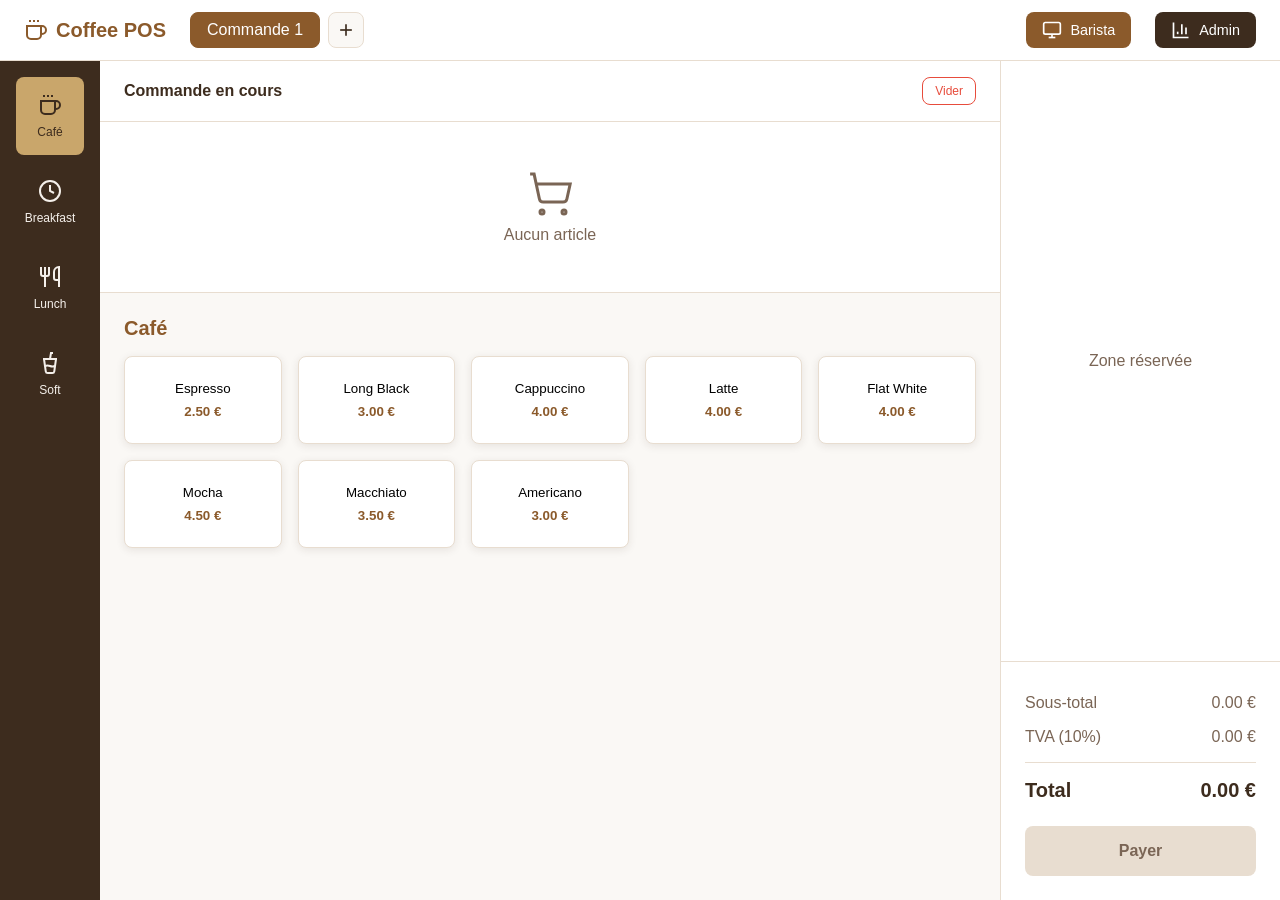
==== public/index.html @ 0ed9fac5 "first" ====
<!DOCTYPE html>
<html lang="fr">
<head>
  <meta charset="UTF-8">
  <meta name="viewport" content="width=device-width, initial-scale=1.0">
  <title>Coffee POS - Caisse</title>
  <link rel="stylesheet" href="styles.css">
</head>
<body>
  <div class="app">
    <!-- Header with Order Tabs -->
    <header class="header">
      <div class="logo">
        <svg width="24" height="24" viewBox="0 0 24 24" fill="none" stroke="currentColor" stroke-width="2">
          <path d="M17 8h1a4 4 0 1 1 0 8h-1"/>
          <path d="M3 8h14v9a4 4 0 0 1-4 4H7a4 4 0 0 1-4-4Z"/>
          <line x1="6" x2="6" y1="2" y2="4"/>
          <line x1="10" x2="10" y1="2" y2="4"/>
          <line x1="14" x2="14" y1="2" y2="4"/>
        </svg>
        <span>Coffee POS</span>
      </div>
      <div class="tabs-container">
        <div class="tabs" id="orderTabs"></div>
        <button class="btn-icon btn-add-tab" id="addTabBtn" title="Nouvelle commande">
          <svg width="20" height="20" viewBox="0 0 24 24" fill="none" stroke="currentColor" stroke-width="2">
            <line x1="12" y1="5" x2="12" y2="19"/>
            <line x1="5" y1="12" x2="19" y2="12"/>
          </svg>
        </button>
      </div>
      <a href="barista.html" class="link-barista" title="Écran Barista">
        <svg width="20" height="20" viewBox="0 0 24 24" fill="none" stroke="currentColor" stroke-width="2">
          <rect x="2" y="3" width="20" height="14" rx="2" ry="2"/>
          <line x1="8" y1="21" x2="16" y2="21"/>
          <line x1="12" y1="17" x2="12" y2="21"/>
        </svg>
        <span>Barista</span>
      </a>
      <a href="dashboard.html" class="link-admin" title="Dashboard Admin">
        <svg width="20" height="20" viewBox="0 0 24 24" fill="none" stroke="currentColor" stroke-width="2">
          <path d="M3 3v18h18"/>
          <path d="M18 17V9"/>
          <path d="M13 17V5"/>
          <path d="M8 17v-3"/>
        </svg>
        <span>Admin</span>
      </a>
    </header>

    <main class="main-content">
      <!-- Left Sidebar - Categories -->
      <aside class="sidebar">
        <button class="category-btn active" data-category="cafe">
          <svg width="24" height="24" viewBox="0 0 24 24" fill="none" stroke="currentColor" stroke-width="2">
            <path d="M17 8h1a4 4 0 1 1 0 8h-1"/>
            <path d="M3 8h14v9a4 4 0 0 1-4 4H7a4 4 0 0 1-4-4Z"/>
            <line x1="6" x2="6" y1="2" y2="4"/>
            <line x1="10" x2="10" y1="2" y2="4"/>
            <line x1="14" x2="14" y1="2" y2="4"/>
          </svg>
          <span>Café</span>
        </button>
        <button class="category-btn" data-category="breakfast">
          <svg width="24" height="24" viewBox="0 0 24 24" fill="none" stroke="currentColor" stroke-width="2">
            <circle cx="12" cy="12" r="10"/>
            <path d="M12 6v6l4 2"/>
          </svg>
          <span>Breakfast</span>
        </button>
        <button class="category-btn" data-category="lunch">
          <svg width="24" height="24" viewBox="0 0 24 24" fill="none" stroke="currentColor" stroke-width="2">
            <path d="M3 2v7c0 1.1.9 2 2 2h4a2 2 0 0 0 2-2V2"/>
            <path d="M7 2v20"/>
            <path d="M21 15V2v0a5 5 0 0 0-5 5v6c0 1.1.9 2 2 2h3Zm0 0v7"/>
          </svg>
          <span>Lunch</span>
        </button>
        <button class="category-btn" data-category="soft">
          <svg width="24" height="24" viewBox="0 0 24 24" fill="none" stroke="currentColor" stroke-width="2">
            <path d="m6 8 1.75 12.28a2 2 0 0 0 2 1.72h4.54a2 2 0 0 0 2-1.72L18 8"/>
            <path d="M5 8h14"/>
            <path d="M7 15a6.47 6.47 0 0 1 5 0 6.47 6.47 0 0 0 5 0"/>
            <path d="m12 8 1-6h2"/>
          </svg>
          <span>Soft</span>
        </button>
      </aside>

      <!-- Center Content -->
      <section class="center-content">
        <!-- Order Items -->
        <div class="order-items">
          <div class="order-items-header">
            <h2>Commande en cours</h2>
            <button class="btn-clear" id="clearOrderBtn">Vider</button>
          </div>
          <div class="order-items-list" id="orderItemsList">
            <div class="empty-order">
              <svg width="48" height="48" viewBox="0 0 24 24" fill="none" stroke="currentColor" stroke-width="1.5">
                <circle cx="8" cy="21" r="1"/>
                <circle cx="19" cy="21" r="1"/>
                <path d="M2.05 2.05h2l2.66 12.42a2 2 0 0 0 2 1.58h9.78a2 2 0 0 0 1.95-1.57l1.65-7.43H5.12"/>
              </svg>
              <p>Aucun article</p>
            </div>
          </div>
        </div>

        <!-- Product Grid -->
        <div class="product-grid-container">
          <h3 class="category-title" id="categoryTitle">Café</h3>
          <div class="product-grid" id="productGrid"></div>
        </div>
      </section>

      <!-- Right Sidebar - Total -->
      <aside class="right-sidebar">
        <div class="sidebar-placeholder">
          <p>Zone réservée</p>
        </div>
        <div class="order-total">
          <div class="total-row">
            <span>Sous-total</span>
            <span id="subtotal">0.00 €</span>
          </div>
          <div class="total-row">
            <span>TVA (10%)</span>
            <span id="tax">0.00 €</span>
          </div>
          <div class="total-row total-final">
            <span>Total</span>
            <span id="totalAmount">0.00 €</span>
          </div>
          <button class="btn-pay" id="payBtn" disabled>Payer</button>
        </div>
      </aside>
    </main>
  </div>

  <!-- Customization Modal -->
  <div class="modal-overlay" id="customModal">
    <div class="modal">
      <div class="modal-header">
        <h2 id="modalProductName">Cappuccino</h2>
        <button class="btn-close" id="closeModalBtn">
          <svg width="24" height="24" viewBox="0 0 24 24" fill="none" stroke="currentColor" stroke-width="2">
            <line x1="18" y1="6" x2="6" y2="18"/>
            <line x1="6" y1="6" x2="18" y2="18"/>
          </svg>
        </button>
      </div>
      <div class="modal-body">
        <!-- Size Selection -->
        <div class="option-group">
          <h3>Taille</h3>
          <div class="option-buttons" id="sizeOptions">
            <button class="option-btn" data-size="small" data-price="0">
              <span class="option-name">Small</span>
              <span class="option-price">+0.00 €</span>
            </button>
            <button class="option-btn active" data-size="medium" data-price="0.50">
              <span class="option-name">Medium</span>
              <span class="option-price">+0.50 €</span>
            </button>
            <button class="option-btn" data-size="large" data-price="1.00">
              <span class="option-name">Large</span>
              <span class="option-price">+1.00 €</span>
            </button>
          </div>
        </div>

        <!-- Milk Selection -->
        <div class="option-group">
          <h3>Type de lait</h3>
          <div class="option-buttons" id="milkOptions">
            <button class="option-btn active" data-milk="regular" data-price="0">
              <span class="option-name">Lait entier</span>
              <span class="option-price">+0.00 €</span>
            </button>
            <button class="option-btn" data-milk="skimmed" data-price="0">
              <span class="option-name">Lait écrémé</span>
              <span class="option-price">+0.00 €</span>
            </button>
            <button class="option-btn" data-milk="oat" data-price="0.60">
              <span class="option-name">Lait d&apos;avoine</span>
              <span class="option-price">+0.60 €</span>
            </button>
            <button class="option-btn" data-milk="almond" data-price="0.60">
              <span class="option-name">Lait d&apos;amande</span>
              <span class="option-price">+0.60 €</span>
            </button>
            <button class="option-btn" data-milk="soy" data-price="0.60">
              <span class="option-name">Lait de soja</span>
              <span class="option-price">+0.60 €</span>
            </button>
          </div>
        </div>

        <!-- Extras Selection -->
        <div class="option-group">
          <h3>Extras</h3>
          <div class="option-buttons extras" id="extrasOptions">
            <button class="option-btn extra-btn" data-extra="extraShot" data-price="0.50">
              <span class="option-name">Shot supplémentaire</span>
              <span class="option-price">+0.50 €</span>
            </button>
            <button class="option-btn extra-btn" data-extra="vanilla" data-price="0.40">
              <span class="option-name">Sirop vanille</span>
              <span class="option-price">+0.40 €</span>
            </button>
            <button class="option-btn extra-btn" data-extra="caramel" data-price="0.40">
              <span class="option-name">Sirop caramel</span>
              <span class="option-price">+0.40 €</span>
            </button>
            <button class="option-btn extra-btn" data-extra="hazelnut" data-price="0.40">
              <span class="option-name">Sirop noisette</span>
              <span class="option-price">+0.40 €</span>
            </button>
            <button class="option-btn extra-btn" data-extra="chocolate" data-price="0.40">
              <span class="option-name">Sirop chocolat</span>
              <span class="option-price">+0.40 €</span>
            </button>
            <button class="option-btn extra-btn" data-extra="whippedCream" data-price="0.50">
              <span class="option-name">Crème fouettée</span>
              <span class="option-price">+0.50 €</span>
            </button>
          </div>
        </div>
      </div>
      <div class="modal-footer">
        <div class="modal-price">
          <span>Prix total:</span>
          <span id="modalTotalPrice">4.50 €</span>
        </div>
        <button class="btn-add-to-order" id="addToOrderBtn">Ajouter à la commande</button>
      </div>
    </div>
  </div>

  <!-- Payment Modal -->
  <div class="modal-overlay" id="paymentModal">
    <div class="modal payment-modal">
      <div class="modal-header">
        <h2>Paiement</h2>
        <button class="btn-close" id="closePaymentBtn">
          <svg width="24" height="24" viewBox="0 0 24 24" fill="none" stroke="currentColor" stroke-width="2">
            <line x1="18" y1="6" x2="6" y2="18"/>
            <line x1="6" y1="6" x2="18" y2="18"/>
          </svg>
        </button>
      </div>
      <div class="modal-body">
        <div class="payment-total">
          <span>Total à payer</span>
          <span id="paymentTotalAmount">0.00 €</span>
        </div>
        <div class="payment-methods">
          <h3>Mode de paiement</h3>
          <div class="payment-buttons">
            <button class="payment-btn" data-method="cash">
              <svg width="32" height="32" viewBox="0 0 24 24" fill="none" stroke="currentColor" stroke-width="2">
                <rect width="20" height="14" x="2" y="5" rx="2"/>
                <circle cx="12" cy="12" r="3"/>
                <path d="M2 10h2M20 10h2M2 14h2M20 14h2"/>
              </svg>
              <span>Espèces</span>
            </button>
            <button class="payment-btn" data-method="card">
              <svg width="32" height="32" viewBox="0 0 24 24" fill="none" stroke="currentColor" stroke-width="2">
                <rect width="20" height="14" x="2" y="5" rx="2"/>
                <line x1="2" y1="10" x2="22" y2="10"/>
              </svg>
              <span>Carte bancaire</span>
            </button>
            <button class="payment-btn" data-method="contactless">
              <svg width="32" height="32" viewBox="0 0 24 24" fill="none" stroke="currentColor" stroke-width="2">
                <path d="M6 8.32a7.43 7.43 0 0 1 0 7.36"/>
                <path d="M9.46 6.21a11.76 11.76 0 0 1 0 11.58"/>
                <path d="M12.91 4.1a15.91 15.91 0 0 1 .01 15.8"/>
                <path d="M16.37 2a20.16 20.16 0 0 1 0 20"/>
              </svg>
              <span>Sans contact</span>
            </button>
            <button class="payment-btn" data-method="mobile">
              <svg width="32" height="32" viewBox="0 0 24 24" fill="none" stroke="currentColor" stroke-width="2">
                <rect width="14" height="20" x="5" y="2" rx="2" ry="2"/>
                <line x1="12" y1="18" x2="12.01" y2="18"/>
              </svg>
              <span>Mobile</span>
            </button>
          </div>
        </div>
      </div>
      <div class="modal-footer">
        <button class="btn-confirm-payment" id="confirmPaymentBtn" disabled>Confirmer le paiement</button>
      </div>
    </div>
  </div>

  <!-- Payment Success Modal -->
  <div class="modal-overlay" id="successModal">
    <div class="modal success-modal">
      <div class="success-icon">
        <svg width="64" height="64" viewBox="0 0 24 24" fill="none" stroke="currentColor" stroke-width="2">
          <path d="M22 11.08V12a10 10 0 1 1-5.93-9.14"/>
          <polyline points="22 4 12 14.01 9 11.01"/>
        </svg>
      </div>
      <h2>Paiement réussi !</h2>
      <p id="successMessage">Merci pour votre commande</p>
      <p id="successOrderNumber" class="order-number-display"></p>
      <button class="btn-new-order" id="newOrderBtn">Nouvelle commande</button>
    </div>
  </div>

  <script src="app.js"></script>
</body>
</html>
---- public/styles.css ----
* {
  margin: 0;
  padding: 0;
  box-sizing: border-box;
}

:root {
  --bg: #faf8f5;
  --bg-card: #ffffff;
  --text: #3d2c1e;
  --text-muted: #7a6555;
  --primary: #8b5a2b;
  --primary-hover: #704820;
  --accent: #c9a66b;
  --border: #e8ddd0;
  --sidebar-bg: #3d2c1e;
  --sidebar-text: #f5f0eb;
  --sidebar-hover: #4d3c2e;
  --success: #4caf50;
  --danger: #e74c3c;
  --radius: 8px;
  --shadow: 0 2px 8px rgba(61, 44, 30, 0.1);
}

body {
  font-family: -apple-system, BlinkMacSystemFont, 'Segoe UI', Roboto, sans-serif;
  background-color: var(--bg);
  color: var(--text);
  min-height: 100vh;
  overflow: hidden;
}

.app {
  display: flex;
  flex-direction: column;
  height: 100vh;
}

/* Header */
.header {
  display: flex;
  align-items: center;
  gap: 1.5rem;
  padding: 0.75rem 1.5rem;
  background: var(--bg-card);
  border-bottom: 1px solid var(--border);
  flex-shrink: 0;
}

.logo {
  display: flex;
  align-items: center;
  gap: 0.5rem;
  color: var(--primary);
  font-weight: 700;
  font-size: 1.25rem;
  flex-shrink: 0;
}

.tabs-container {
  display: flex;
  align-items: center;
  gap: 0.5rem;
  flex: 1;
  overflow-x: auto;
}

.link-barista {
  display: flex;
  align-items: center;
  gap: 0.5rem;
  padding: 0.5rem 1rem;
  background: var(--primary);
  color: white;
  text-decoration: none;
  border-radius: var(--radius);
  font-weight: 500;
  font-size: 0.9rem;
  transition: background 0.2s;
  flex-shrink: 0;
}

.link-barista:hover {
  background: var(--primary-hover);
}

.link-admin {
  display: flex;
  align-items: center;
  gap: 0.5rem;
  padding: 0.5rem 1rem;
  background: var(--sidebar-bg);
  color: white;
  text-decoration: none;
  border-radius: var(--radius);
  font-weight: 500;
  font-size: 0.9rem;
  transition: background 0.2s;
  flex-shrink: 0;
}

.link-admin:hover {
  background: var(--sidebar-hover);
}

.tabs {
  display: flex;
  gap: 0.5rem;
}

.tab {
  display: flex;
  align-items: center;
  gap: 0.5rem;
  padding: 0.5rem 1rem;
  background: var(--bg);
  border: 1px solid var(--border);
  border-radius: var(--radius);
  cursor: pointer;
  transition: all 0.2s;
  white-space: nowrap;
}

.tab:hover {
  background: var(--border);
}

.tab.active {
  background: var(--primary);
  color: white;
  border-color: var(--primary);
}

.tab-close {
  display: flex;
  align-items: center;
  justify-content: center;
  width: 18px;
  height: 18px;
  border: none;
  background: transparent;
  color: inherit;
  cursor: pointer;
  border-radius: 50%;
  opacity: 0.7;
}

.tab-close:hover {
  opacity: 1;
  background: rgba(255, 255, 255, 0.2);
}

.tab.active .tab-close:hover {
  background: rgba(255, 255, 255, 0.3);
}

.btn-icon {
  display: flex;
  align-items: center;
  justify-content: center;
  width: 36px;
  height: 36px;
  border: 1px solid var(--border);
  background: var(--bg);
  border-radius: var(--radius);
  cursor: pointer;
  color: var(--text);
  transition: all 0.2s;
}

.btn-icon:hover {
  background: var(--border);
}

/* Main Content */
.main-content {
  display: flex;
  flex: 1;
  overflow: hidden;
}

/* Sidebar */
.sidebar {
  display: flex;
  flex-direction: column;
  gap: 0.5rem;
  padding: 1rem;
  background: var(--sidebar-bg);
  width: 100px;
  flex-shrink: 0;
}

.category-btn {
  display: flex;
  flex-direction: column;
  align-items: center;
  gap: 0.5rem;
  padding: 1rem 0.5rem;
  background: transparent;
  border: none;
  border-radius: var(--radius);
  color: var(--sidebar-text);
  cursor: pointer;
  transition: all 0.2s;
  font-size: 0.75rem;
}

.category-btn:hover {
  background: var(--sidebar-hover);
}

.category-btn.active {
  background: var(--accent);
  color: var(--sidebar-bg);
}

/* Center Content */
.center-content {
  display: flex;
  flex-direction: column;
  flex: 1;
  overflow: hidden;
}

.order-items {
  background: var(--bg-card);
  border-bottom: 1px solid var(--border);
  max-height: 35%;
  display: flex;
  flex-direction: column;
}

.order-items-header {
  display: flex;
  justify-content: space-between;
  align-items: center;
  padding: 1rem 1.5rem;
  border-bottom: 1px solid var(--border);
}

.order-items-header h2 {
  font-size: 1rem;
  font-weight: 600;
}

.btn-clear {
  padding: 0.375rem 0.75rem;
  background: transparent;
  border: 1px solid var(--danger);
  color: var(--danger);
  border-radius: var(--radius);
  cursor: pointer;
  font-size: 0.75rem;
  transition: all 0.2s;
}

.btn-clear:hover {
  background: var(--danger);
  color: white;
}

.order-items-list {
  flex: 1;
  overflow-y: auto;
  padding: 1rem 1.5rem;
}

.empty-order {
  display: flex;
  flex-direction: column;
  align-items: center;
  justify-content: center;
  gap: 0.5rem;
  padding: 2rem;
  color: var(--text-muted);
}

.order-item {
  display: flex;
  align-items: center;
  gap: 1rem;
  padding: 0.75rem 0;
  border-bottom: 1px solid var(--border);
}

.order-item:last-child {
  border-bottom: none;
}

.order-item-info {
  flex: 1;
}

.order-item-name {
  font-weight: 500;
  margin-bottom: 0.25rem;
}

.order-item-details {
  font-size: 0.75rem;
  color: var(--text-muted);
}

.order-item-qty {
  display: flex;
  align-items: center;
  gap: 0.5rem;
}

.qty-btn {
  display: flex;
  align-items: center;
  justify-content: center;
  width: 28px;
  height: 28px;
  border: 1px solid var(--border);
  background: var(--bg);
  border-radius: var(--radius);
  cursor: pointer;
  font-size: 1rem;
  transition: all 0.2s;
}

.qty-btn:hover {
  background: var(--border);
}

.qty-value {
  min-width: 24px;
  text-align: center;
  font-weight: 500;
}

.order-item-price {
  font-weight: 600;
  min-width: 70px;
  text-align: right;
}

.order-item-remove {
  display: flex;
  align-items: center;
  justify-content: center;
  width: 28px;
  height: 28px;
  border: none;
  background: transparent;
  color: var(--danger);
  cursor: pointer;
  border-radius: var(--radius);
  transition: all 0.2s;
}

.order-item-remove:hover {
  background: rgba(231, 76, 60, 0.1);
}

/* Product Grid */
.product-grid-container {
  flex: 1;
  padding: 1.5rem;
  overflow-y: auto;
}

.category-title {
  font-size: 1.25rem;
  font-weight: 600;
  margin-bottom: 1rem;
  color: var(--primary);
}

.product-grid {
  display: grid;
  grid-template-columns: repeat(auto-fill, minmax(140px, 1fr));
  gap: 1rem;
}

.product-btn {
  display: flex;
  flex-direction: column;
  align-items: center;
  justify-content: center;
  gap: 0.5rem;
  padding: 1.5rem 1rem;
  background: var(--bg-card);
  border: 1px solid var(--border);
  border-radius: var(--radius);
  cursor: pointer;
  transition: all 0.2s;
  box-shadow: var(--shadow);
}

.product-btn:hover {
  border-color: var(--primary);
  transform: translateY(-2px);
  box-shadow: 0 4px 12px rgba(61, 44, 30, 0.15);
}

.product-btn:active {
  transform: translateY(0);
}

.product-name {
  font-weight: 500;
  text-align: center;
}

.product-price {
  color: var(--primary);
  font-weight: 600;
}

/* Right Sidebar */
.right-sidebar {
  display: flex;
  flex-direction: column;
  width: 280px;
  background: var(--bg-card);
  border-left: 1px solid var(--border);
  flex-shrink: 0;
}

.sidebar-placeholder {
  flex: 1;
  display: flex;
  align-items: center;
  justify-content: center;
  color: var(--text-muted);
  border-bottom: 1px solid var(--border);
}

.order-total {
  padding: 1.5rem;
}

.total-row {
  display: flex;
  justify-content: space-between;
  padding: 0.5rem 0;
  color: var(--text-muted);
}

.total-final {
  font-size: 1.25rem;
  font-weight: 700;
  color: var(--text);
  border-top: 1px solid var(--border);
  margin-top: 0.5rem;
  padding-top: 1rem;
}

.btn-pay {
  width: 100%;
  padding: 1rem;
  margin-top: 1rem;
  background: var(--primary);
  color: white;
  border: none;
  border-radius: var(--radius);
  font-size: 1rem;
  font-weight: 600;
  cursor: pointer;
  transition: all 0.2s;
}

.btn-pay:hover:not(:disabled) {
  background: var(--primary-hover);
}

.btn-pay:disabled {
  background: var(--border);
  color: var(--text-muted);
  cursor: not-allowed;
}

/* Modal */
.modal-overlay {
  position: fixed;
  inset: 0;
  background: rgba(0, 0, 0, 0.5);
  display: flex;
  align-items: center;
  justify-content: center;
  z-index: 100;
  opacity: 0;
  visibility: hidden;
  transition: all 0.3s;
}

.modal-overlay.active {
  opacity: 1;
  visibility: visible;
}

.modal {
  background: var(--bg-card);
  border-radius: calc(var(--radius) * 2);
  width: 90%;
  max-width: 500px;
  max-height: 90vh;
  overflow: hidden;
  display: flex;
  flex-direction: column;
  transform: scale(0.9);
  transition: transform 0.3s;
}

.modal-overlay.active .modal {
  transform: scale(1);
}

.modal-header {
  display: flex;
  justify-content: space-between;
  align-items: center;
  padding: 1.5rem;
  border-bottom: 1px solid var(--border);
}

.modal-header h2 {
  font-size: 1.25rem;
  font-weight: 600;
}

.btn-close {
  display: flex;
  align-items: center;
  justify-content: center;
  width: 36px;
  height: 36px;
  border: none;
  background: transparent;
  color: var(--text-muted);
  cursor: pointer;
  border-radius: var(--radius);
  transition: all 0.2s;
}

.btn-close:hover {
  background: var(--bg);
  color: var(--text);
}

.modal-body {
  flex: 1;
  overflow-y: auto;
  padding: 1.5rem;
}

.option-group {
  margin-bottom: 1.5rem;
}

.option-group:last-child {
  margin-bottom: 0;
}

.option-group h3 {
  font-size: 0.875rem;
  font-weight: 600;
  margin-bottom: 0.75rem;
  color: var(--text-muted);
  text-transform: uppercase;
  letter-spacing: 0.05em;
}

.option-buttons {
  display: flex;
  flex-wrap: wrap;
  gap: 0.5rem;
}

.option-buttons.extras {
  display: grid;
  grid-template-columns: repeat(2, 1fr);
}

.option-btn {
  display: flex;
  flex-direction: column;
  align-items: center;
  gap: 0.25rem;
  padding: 0.75rem 1rem;
  background: var(--bg);
  border: 2px solid var(--border);
  border-radius: var(--radius);
  cursor: pointer;
  transition: all 0.2s;
  flex: 1;
  min-width: 100px;
}

.option-btn:hover {
  border-color: var(--primary);
}

.option-btn.active {
  border-color: var(--primary);
  background: rgba(139, 90, 43, 0.1);
}

.option-name {
  font-weight: 500;
  font-size: 0.875rem;
}

.option-price {
  font-size: 0.75rem;
  color: var(--text-muted);
}

.extra-btn.active .option-price {
  color: var(--primary);
}

.modal-footer {
  display: flex;
  justify-content: space-between;
  align-items: center;
  padding: 1.5rem;
  border-top: 1px solid var(--border);
  background: var(--bg);
}

.modal-price {
  display: flex;
  flex-direction: column;
  gap: 0.25rem;
}

.modal-price span:first-child {
  font-size: 0.75rem;
  color: var(--text-muted);
}

.modal-price span:last-child {
  font-size: 1.5rem;
  font-weight: 700;
  color: var(--primary);
}

.btn-add-to-order {
  padding: 1rem 2rem;
  background: var(--primary);
  color: white;
  border: none;
  border-radius: var(--radius);
  font-size: 1rem;
  font-weight: 600;
  cursor: pointer;
  transition: all 0.2s;
}

.btn-add-to-order:hover {
  background: var(--primary-hover);
}

/* Payment Modal */
.payment-modal {
  max-width: 450px;
}

.payment-total {
  display: flex;
  justify-content: space-between;
  align-items: center;
  padding: 1.5rem;
  background: var(--bg);
  border-radius: var(--radius);
  margin-bottom: 1.5rem;
}

.payment-total span:first-child {
  font-size: 1rem;
  color: var(--text-muted);
}

.payment-total span:last-child {
  font-size: 1.75rem;
  font-weight: 700;
  color: var(--primary);
}

.payment-methods h3 {
  font-size: 0.875rem;
  font-weight: 600;
  margin-bottom: 1rem;
  color: var(--text-muted);
  text-transform: uppercase;
  letter-spacing: 0.05em;
}

.payment-buttons {
  display: grid;
  grid-template-columns: repeat(2, 1fr);
  gap: 1rem;
}

.payment-btn {
  display: flex;
  flex-direction: column;
  align-items: center;
  justify-content: center;
  gap: 0.75rem;
  padding: 1.5rem 1rem;
  background: var(--bg);
  border: 2px solid var(--border);
  border-radius: var(--radius);
  cursor: pointer;
  transition: all 0.2s;
  color: var(--text);
}

.payment-btn:hover {
  border-color: var(--primary);
}

.payment-btn.active {
  border-color: var(--primary);
  background: rgba(139, 90, 43, 0.1);
}

.payment-btn span {
  font-weight: 500;
}

.btn-confirm-payment {
  width: 100%;
  padding: 1rem;
  background: var(--success);
  color: white;
  border: none;
  border-radius: var(--radius);
  font-size: 1rem;
  font-weight: 600;
  cursor: pointer;
  transition: all 0.2s;
}

.btn-confirm-payment:hover:not(:disabled) {
  filter: brightness(1.1);
}

.btn-confirm-payment:disabled {
  background: var(--border);
  color: var(--text-muted);
  cursor: not-allowed;
}

/* Success Modal */
.success-modal {
  text-align: center;
  padding: 3rem 2rem;
  max-width: 350px;
}

.success-icon {
  color: var(--success);
  margin-bottom: 1.5rem;
}

.success-modal h2 {
  margin-bottom: 0.5rem;
}

.success-modal p {
  color: var(--text-muted);
  margin-bottom: 0.5rem;
}

.order-number-display {
  font-size: 1.25rem;
  font-weight: 600;
  color: var(--primary);
  margin-bottom: 2rem;
}

.btn-new-order {
  padding: 1rem 2rem;
  background: var(--primary);
  color: white;
  border: none;
  border-radius: var(--radius);
  font-size: 1rem;
  font-weight: 600;
  cursor: pointer;
  transition: all 0.2s;
}

.btn-new-order:hover {
  background: var(--primary-hover);
}

/* Responsive */
@media (max-width: 900px) {
  .right-sidebar {
    display: none;
  }
  
  .main-content {
    position: relative;
  }
  
  .order-total-mobile {
    position: fixed;
    bottom: 0;
    left: 100px;
    right: 0;
    background: var(--bg-card);
    border-top: 1px solid var(--border);
    padding: 1rem;
    display: flex;
    align-items: center;
    justify-content: space-between;
    gap: 1rem;
    z-index: 50;
  }
  
  .order-total-mobile .total-amount {
    font-size: 1.25rem;
    font-weight: 700;
  }
  
  .order-total-mobile .btn-pay {
    margin: 0;
    padding: 0.75rem 1.5rem;
    width: auto;
  }
  
  .center-content {
    padding-bottom: 80px;
  }
}

@media (max-width: 600px) {
  .header {
    padding: 0.5rem 1rem;
  }
  
  .logo span {
    display: none;
  }
  
  .sidebar {
    width: 70px;
    padding: 0.5rem;
  }
  
  .category-btn {
    padding: 0.75rem 0.25rem;
    font-size: 0.625rem;
  }
  
  .category-btn svg {
    width: 20px;
    height: 20px;
  }
  
  .order-total-mobile {
    left: 70px;
  }
  
  .product-grid {
    grid-template-columns: repeat(auto-fill, minmax(100px, 1fr));
    gap: 0.75rem;
  }
  
  .product-btn {
    padding: 1rem 0.5rem;
  }
  
  .product-name {
    font-size: 0.875rem;
  }
  
  .option-buttons.extras {
    grid-template-columns: 1fr;
  }
  
  .payment-buttons {
    grid-template-columns: 1fr;
  }
}
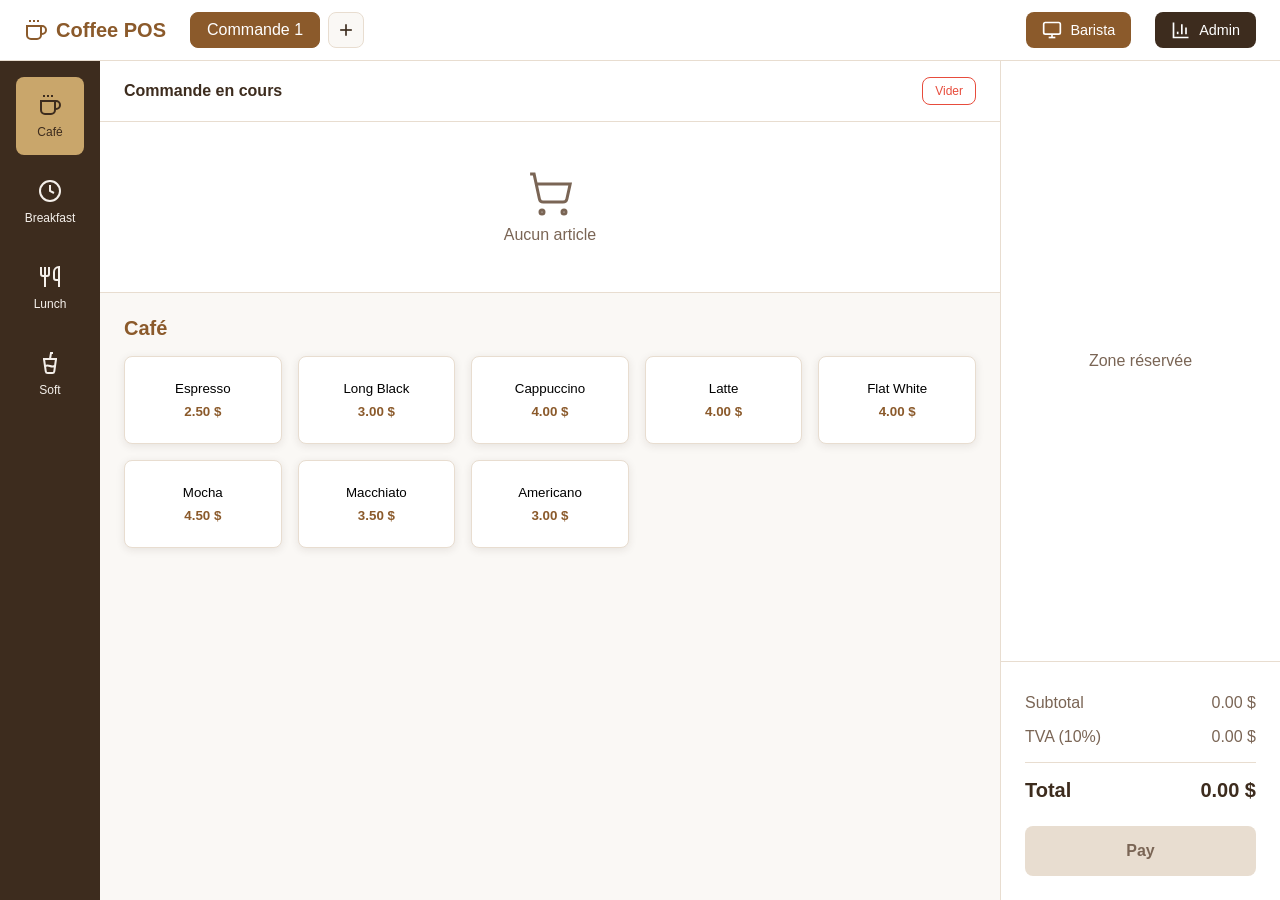
==== commit 0027b12b: "euro en dollars" ====
--- a/public/index.html
+++ b/public/index.html
@@ -121,18 +121,18 @@
         </div>
         <div class="order-total">
           <div class="total-row">
-            <span>Sous-total</span>
-            <span id="subtotal">0.00 €</span>
+            <span>Subtotal</span>
+            <span id="subtotal">0.00 $</span>
           </div>
           <div class="total-row">
             <span>TVA (10%)</span>
-            <span id="tax">0.00 €</span>
+            <span id="tax">0.00 $</span>
           </div>
           <div class="total-row total-final">
             <span>Total</span>
-            <span id="totalAmount">0.00 €</span>
-          </div>
-          <button class="btn-pay" id="payBtn" disabled>Payer</button>
+            <span id="totalAmount">0.00 $</span>
+          </div>
+          <button class="btn-pay" id="payBtn" disabled>Pay</button>
         </div>
       </aside>
     </main>
@@ -157,42 +157,42 @@
           <div class="option-buttons" id="sizeOptions">
             <button class="option-btn" data-size="small" data-price="0">
               <span class="option-name">Small</span>
-              <span class="option-price">+0.00 €</span>
+              <span class="option-price">+0.00 $</span>
             </button>
             <button class="option-btn active" data-size="medium" data-price="0.50">
               <span class="option-name">Medium</span>
-              <span class="option-price">+0.50 €</span>
+              <span class="option-price">+0.50 $</span>
             </button>
             <button class="option-btn" data-size="large" data-price="1.00">
               <span class="option-name">Large</span>
-              <span class="option-price">+1.00 €</span>
+              <span class="option-price">+1.00 $</span>
             </button>
           </div>
         </div>
 
         <!-- Milk Selection -->
         <div class="option-group">
-          <h3>Type de lait</h3>
+          <h3>Milk Options</h3>
           <div class="option-buttons" id="milkOptions">
             <button class="option-btn active" data-milk="regular" data-price="0">
-              <span class="option-name">Lait entier</span>
-              <span class="option-price">+0.00 €</span>
+              <span class="option-name">Regular Milk</span>
+              <span class="option-price">+0.00 $</span>
             </button>
             <button class="option-btn" data-milk="skimmed" data-price="0">
-              <span class="option-name">Lait écrémé</span>
-              <span class="option-price">+0.00 €</span>
+              <span class="option-name">Skimmed Milk</span>
+              <span class="option-price">+0.00 $</span>
             </button>
             <button class="option-btn" data-milk="oat" data-price="0.60">
-              <span class="option-name">Lait d&apos;avoine</span>
-              <span class="option-price">+0.60 €</span>
+              <span class="option-name">Oat Milk</span>
+              <span class="option-price">+0.60 $</span>
             </button>
             <button class="option-btn" data-milk="almond" data-price="0.60">
-              <span class="option-name">Lait d&apos;amande</span>
-              <span class="option-price">+0.60 €</span>
+              <span class="option-name">Almond Milk</span>
+              <span class="option-price">+0.60 $</span>
             </button>
             <button class="option-btn" data-milk="soy" data-price="0.60">
-              <span class="option-name">Lait de soja</span>
-              <span class="option-price">+0.60 €</span>
+              <span class="option-name">Soy Milk</span>
+              <span class="option-price">+0.60 $</span>
             </button>
           </div>
         </div>
@@ -202,28 +202,28 @@
           <h3>Extras</h3>
           <div class="option-buttons extras" id="extrasOptions">
             <button class="option-btn extra-btn" data-extra="extraShot" data-price="0.50">
-              <span class="option-name">Shot supplémentaire</span>
-              <span class="option-price">+0.50 €</span>
+              <span class="option-name">Extra Shot</span>
+              <span class="option-price">+0.50 $</span>
             </button>
             <button class="option-btn extra-btn" data-extra="vanilla" data-price="0.40">
-              <span class="option-name">Sirop vanille</span>
-              <span class="option-price">+0.40 €</span>
+              <span class="option-name">Vanilla Sirup</span>
+              <span class="option-price">+0.40 $</span>
             </button>
             <button class="option-btn extra-btn" data-extra="caramel" data-price="0.40">
-              <span class="option-name">Sirop caramel</span>
-              <span class="option-price">+0.40 €</span>
+              <span class="option-name">Caramel Sirup</span>
+              <span class="option-price">+0.40 $</span>
             </button>
             <button class="option-btn extra-btn" data-extra="hazelnut" data-price="0.40">
-              <span class="option-name">Sirop noisette</span>
-              <span class="option-price">+0.40 €</span>
+              <span class="option-name">Hazelnut Sirup</span>
+              <span class="option-price">+0.40 $</span>
             </button>
             <button class="option-btn extra-btn" data-extra="chocolate" data-price="0.40">
-              <span class="option-name">Sirop chocolat</span>
-              <span class="option-price">+0.40 €</span>
+              <span class="option-name">Chocolat Sirup</span>
+              <span class="option-price">+0.40 $</span>
             </button>
             <button class="option-btn extra-btn" data-extra="whippedCream" data-price="0.50">
-              <span class="option-name">Crème fouettée</span>
-              <span class="option-price">+0.50 €</span>
+              <span class="option-name">Whipped Cream</span>
+              <span class="option-price">+0.50 $</span>
             </button>
           </div>
         </div>
@@ -231,9 +231,9 @@
       <div class="modal-footer">
         <div class="modal-price">
           <span>Prix total:</span>
-          <span id="modalTotalPrice">4.50 €</span>
-        </div>
-        <button class="btn-add-to-order" id="addToOrderBtn">Ajouter à la commande</button>
+          <span id="modalTotalPrice">4.50 $</span>
+        </div>
+        <button class="btn-add-to-order" id="addToOrderBtn">Add to Order</button>
       </div>
     </div>
   </div>
--- a/public/styles.css
+++ b/public/styles.css
@@ -225,7 +225,7 @@
 .order-items {
   background: var(--bg-card);
   border-bottom: 1px solid var(--border);
-  max-height: 35%;
+  max-height: 55%;
   display: flex;
   flex-direction: column;
 }
